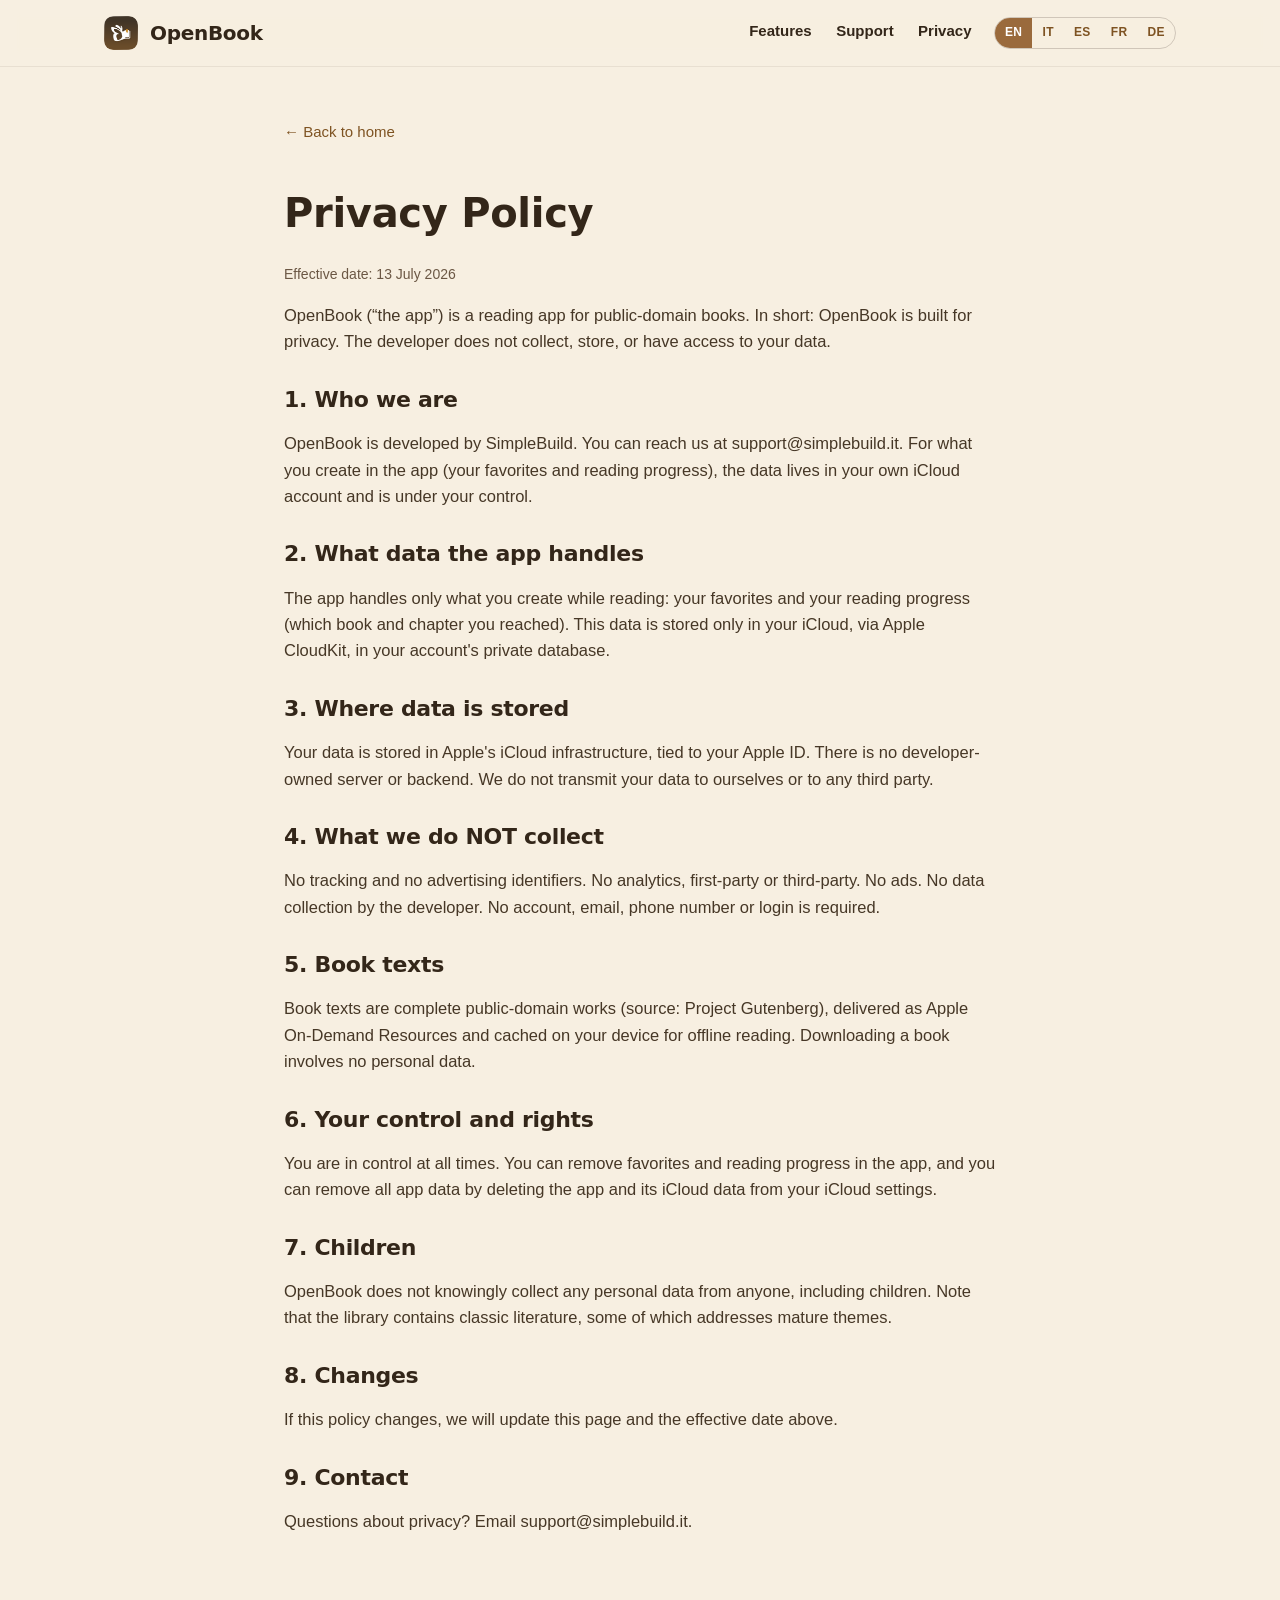
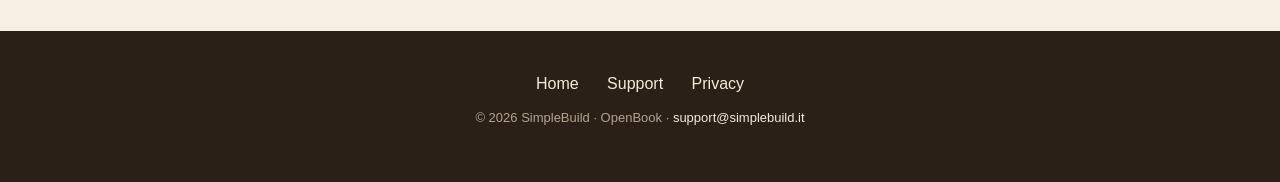
==== privacy.html @ c19f744d "Add files via upload" ====
<!DOCTYPE html>
<html>
<head>
  <meta charset="UTF-8">
  <meta name="viewport" content="width=device-width, initial-scale=1.0">
  <script>
    (function () {
      var q = (location.search.match(/[?&]lang=(en|it|es|fr|de)/) || [])[1];
      var saved; try { saved = localStorage.getItem('openbook-lang'); } catch (e) {}
      var nav = (navigator.language || 'en').slice(0,2).toLowerCase();
      var supported = ['en', 'it', 'es', 'fr', 'de'];
      var lang = q || saved || (supported.indexOf(nav) >= 0 ? nav : 'en');
      document.documentElement.classList.add('lang-' + lang);
      document.documentElement.setAttribute('lang', lang);
    })();
  </script>
  <title>OpenBook — Privacy Policy</title>
  <meta name="description" content="OpenBook privacy policy: your data stays in your iCloud. No tracking, no ads, no data collection.">
  <link rel="stylesheet" href="style.css">
  <link rel="icon" href="images/icon.png">
</head>
<body>
  <header class="site-header">
    <div class="container">
      <a class="brand" href="index.html"><img src="images/icon.png" alt="OpenBook"> OpenBook</a>
      <nav class="nav">
        <a href="index.html#features"><span data-lang="en">Features</span><span data-lang="it">Funzioni</span><span data-lang="es">Funciones</span><span data-lang="fr">Fonctionnalités</span><span data-lang="de">Funktionen</span></a>
        <a href="support.html"><span data-lang="en">Support</span><span data-lang="it">Supporto</span><span data-lang="es">Soporte</span><span data-lang="fr">Support</span><span data-lang="de">Support</span></a>
        <a href="privacy.html">Privacy</a>
        <span class="lang-toggle"><button data-set="en">EN</button><button data-set="it">IT</button><button data-set="es">ES</button><button data-set="fr">FR</button><button data-set="de">DE</button></span>
      </nav>
    </div>
  </header>

  <div class="doc">
    <a class="back" href="index.html">← <span data-lang="en">Back to home</span><span data-lang="it">Torna alla home</span><span data-lang="es">Volver al inicio</span><span data-lang="fr">Retour à l&#x27;accueil</span><span data-lang="de">Zurück zur Startseite</span></a>

    <div data-lang="en">
      <h1>Privacy Policy</h1>
      <p class="updated">Effective date: 13 July 2026</p>
      <p>OpenBook (“the app”) is a reading app for public-domain books. In short: OpenBook is built for privacy. The developer does not collect, store, or have access to your data.</p>
      <h2>1. Who we are</h2>
      <p>OpenBook is developed by SimpleBuild. You can reach us at support@simplebuild.it. For what you create in the app (your favorites and reading progress), the data lives in your own iCloud account and is under your control.</p>
      <h2>2. What data the app handles</h2>
      <p>The app handles only what you create while reading: your favorites and your reading progress (which book and chapter you reached). This data is stored only in your iCloud, via Apple CloudKit, in your account&#x27;s private database.</p>
      <h2>3. Where data is stored</h2>
      <p>Your data is stored in Apple&#x27;s iCloud infrastructure, tied to your Apple ID. There is no developer-owned server or backend. We do not transmit your data to ourselves or to any third party.</p>
      <h2>4. What we do NOT collect</h2>
      <p>No tracking and no advertising identifiers. No analytics, first-party or third-party. No ads. No data collection by the developer. No account, email, phone number or login is required.</p>
      <h2>5. Book texts</h2>
      <p>Book texts are complete public-domain works (source: Project Gutenberg), delivered as Apple On-Demand Resources and cached on your device for offline reading. Downloading a book involves no personal data.</p>
      <h2>6. Your control and rights</h2>
      <p>You are in control at all times. You can remove favorites and reading progress in the app, and you can remove all app data by deleting the app and its iCloud data from your iCloud settings.</p>
      <h2>7. Children</h2>
      <p>OpenBook does not knowingly collect any personal data from anyone, including children. Note that the library contains classic literature, some of which addresses mature themes.</p>
      <h2>8. Changes</h2>
      <p>If this policy changes, we will update this page and the effective date above.</p>
      <h2>9. Contact</h2>
      <p>Questions about privacy? Email support@simplebuild.it.</p>
    </div>
    <div data-lang="it">
      <h1>Informativa sulla Privacy</h1>
      <p class="updated">Data di efficacia: 13 luglio 2026</p>
      <p>OpenBook (“l&#x27;app”) è un&#x27;app di lettura di libri di pubblico dominio. In breve: OpenBook è progettata per la privacy. Lo sviluppatore non raccoglie, non conserva e non può accedere ai tuoi dati.</p>
      <h2>1. Chi siamo</h2>
      <p>OpenBook è sviluppata da SimpleBuild. Puoi contattarci a support@simplebuild.it. Per ciò che crei nell&#x27;app (preferiti e progressi di lettura), i dati risiedono nel tuo account iCloud e sono sotto il tuo controllo.</p>
      <h2>2. Quali dati tratta l&#x27;app</h2>
      <p>L&#x27;app tratta solo ciò che crei leggendo: i tuoi preferiti e i tuoi progressi di lettura (quale libro e capitolo hai raggiunto). Questi dati sono salvati solo nel tuo iCloud, tramite Apple CloudKit, nel database privato del tuo account.</p>
      <h2>3. Dove sono conservati i dati</h2>
      <p>I dati sono conservati nell&#x27;infrastruttura iCloud di Apple, associata al tuo Apple ID. Non esiste alcun server o backend dello sviluppatore. Non trasmettiamo i tuoi dati a noi stessi né a terze parti.</p>
      <h2>4. Cosa NON raccogliamo</h2>
      <p>Nessun tracciamento e nessun identificatore pubblicitario. Nessuna analitica, propria o di terze parti. Nessuna pubblicità. Nessuna raccolta dati da parte dello sviluppatore. Non è richiesto alcun account, email, numero di telefono o login.</p>
      <h2>5. I testi dei libri</h2>
      <p>I testi sono opere complete di pubblico dominio (fonte: Project Gutenberg), distribuite come Apple On-Demand Resources e memorizzate sul dispositivo per la lettura offline. Lo scaricamento di un libro non comporta alcun dato personale.</p>
      <h2>6. Il tuo controllo e i tuoi diritti</h2>
      <p>Hai sempre il controllo. Puoi rimuovere preferiti e progressi nell&#x27;app e puoi eliminare tutti i dati dell&#x27;app rimuovendo l&#x27;app e i suoi dati iCloud dalle impostazioni di iCloud.</p>
      <h2>7. Minori</h2>
      <p>OpenBook non raccoglie consapevolmente alcun dato personale da chiunque, minori inclusi. Nota che la biblioteca contiene letteratura classica, alcune opere della quale affrontano temi per adulti.</p>
      <h2>8. Modifiche</h2>
      <p>Se questa informativa cambia, aggiorneremo questa pagina e la data di efficacia qui sopra.</p>
      <h2>9. Contatti</h2>
      <p>Domande sulla privacy? Scrivi a support@simplebuild.it.</p>
    </div>
    <div data-lang="es">
      <h1>Política de Privacidad</h1>
      <p class="updated">Fecha de entrada en vigor: 13 de julio de 2026</p>
      <p>OpenBook (“la app”) es una app de lectura de libros de dominio público. En resumen: OpenBook está diseñada para la privacidad. El desarrollador no recopila, no almacena y no puede acceder a tus datos.</p>
      <h2>1. Quiénes somos</h2>
      <p>OpenBook está desarrollada por SimpleBuild. Puedes contactarnos en support@simplebuild.it. Para lo que creas en la app (tus favoritos y tu progreso de lectura), los datos residen en tu propia cuenta de iCloud y están bajo tu control.</p>
      <h2>2. Qué datos gestiona la app</h2>
      <p>La app gestiona solo lo que creas al leer: tus favoritos y tu progreso de lectura (qué libro y capítulo alcanzaste). Estos datos se guardan solo en tu iCloud, mediante Apple CloudKit, en la base de datos privada de tu cuenta.</p>
      <h2>3. Dónde se guardan los datos</h2>
      <p>Tus datos se guardan en la infraestructura de iCloud de Apple, vinculada a tu Apple ID. No existe ningún servidor ni backend del desarrollador. No transmitimos tus datos a nosotros ni a terceros.</p>
      <h2>4. Qué NO recopilamos</h2>
      <p>Sin seguimiento ni identificadores publicitarios. Sin analítica, propia o de terceros. Sin anuncios. Sin recopilación de datos por parte del desarrollador. No se requiere cuenta, correo, teléfono ni inicio de sesión.</p>
      <h2>5. Los textos de los libros</h2>
      <p>Los textos son obras completas de dominio público (fuente: Project Gutenberg), entregadas como Apple On-Demand Resources y guardadas en tu dispositivo para leer sin conexión. Descargar un libro no implica ningún dato personal.</p>
      <h2>6. Tu control y tus derechos</h2>
      <p>Tú tienes el control en todo momento. Puedes eliminar favoritos y progreso en la app, y puedes eliminar todos los datos de la app borrando la app y sus datos de iCloud desde los ajustes de iCloud.</p>
      <h2>7. Menores</h2>
      <p>OpenBook no recopila conscientemente ningún dato personal de nadie, incluidos los menores. Ten en cuenta que la biblioteca contiene literatura clásica, parte de la cual aborda temas para adultos.</p>
      <h2>8. Cambios</h2>
      <p>Si esta política cambia, actualizaremos esta página y la fecha de entrada en vigor anterior.</p>
      <h2>9. Contacto</h2>
      <p>¿Dudas sobre privacidad? Escribe a support@simplebuild.it.</p>
    </div>
    <div data-lang="fr">
      <h1>Politique de confidentialité</h1>
      <p class="updated">Date d&#x27;entrée en vigueur : 13 juillet 2026</p>
      <p>OpenBook (“l&#x27;application”) est une application de lecture de livres du domaine public. En bref : OpenBook est conçue pour la confidentialité. Le développeur ne collecte pas, ne conserve pas et n&#x27;a pas accès à vos données.</p>
      <h2>1. Qui sommes-nous</h2>
      <p>OpenBook est développée par SimpleBuild. Vous pouvez nous joindre à support@simplebuild.it. Pour ce que vous créez dans l&#x27;application (vos favoris et votre progression de lecture), les données résident dans votre propre compte iCloud et sont sous votre contrôle.</p>
      <h2>2. Quelles données l&#x27;application traite-t-elle</h2>
      <p>L&#x27;application ne traite que ce que vous créez en lisant : vos favoris et votre progression de lecture (le livre et le chapitre atteints). Ces données sont stockées uniquement dans votre iCloud, via Apple CloudKit, dans la base de données privée de votre compte.</p>
      <h2>3. Où les données sont-elles stockées</h2>
      <p>Vos données sont stockées dans l&#x27;infrastructure iCloud d&#x27;Apple, liée à votre identifiant Apple. Il n&#x27;existe aucun serveur ni backend du développeur. Nous ne transmettons vos données ni à nous-mêmes ni à des tiers.</p>
      <h2>4. Ce que nous ne collectons PAS</h2>
      <p>Aucun traçage ni identifiant publicitaire. Aucune statistique, interne ou tierce. Aucune publicité. Aucune collecte de données par le développeur. Aucun compte, e-mail, téléphone ou connexion n&#x27;est requis.</p>
      <h2>5. Les textes des livres</h2>
      <p>Les textes sont des œuvres complètes du domaine public (source : Project Gutenberg), livrées via Apple On-Demand Resources et conservées sur votre appareil pour la lecture hors ligne. Télécharger un livre n&#x27;implique aucune donnée personnelle.</p>
      <h2>6. Votre contrôle et vos droits</h2>
      <p>Vous gardez le contrôle à tout moment. Vous pouvez supprimer favoris et progression dans l&#x27;application, et supprimer toutes les données de l&#x27;application en supprimant l&#x27;appli et ses données iCloud depuis vos réglages iCloud.</p>
      <h2>7. Enfants</h2>
      <p>OpenBook ne collecte sciemment aucune donnée personnelle de qui que ce soit, y compris des enfants. Notez que la bibliothèque contient de la littérature classique, dont certaines œuvres abordent des thèmes pour adultes.</p>
      <h2>8. Modifications</h2>
      <p>Si cette politique change, nous mettrons à jour cette page et la date d&#x27;entrée en vigueur ci-dessus.</p>
      <h2>9. Contact</h2>
      <p>Des questions sur la confidentialité ? Écrivez à support@simplebuild.it.</p>
    </div>
    <div data-lang="de">
      <h1>Datenschutzerklärung</h1>
      <p class="updated">Gültig ab: 13. Juli 2026</p>
      <p>OpenBook („die App“) ist eine Lese-App für gemeinfreie Bücher. Kurz gesagt: OpenBook ist auf Datenschutz ausgelegt. Der Entwickler erfasst, speichert und sieht deine Daten nicht.</p>
      <h2>1. Wer wir sind</h2>
      <p>OpenBook wird von SimpleBuild entwickelt. Du erreichst uns unter support@simplebuild.it. Für das, was du in der App erstellst (Favoriten und Lesefortschritt), liegen die Daten in deinem eigenen iCloud-Konto und unter deiner Kontrolle.</p>
      <h2>2. Welche Daten die App verarbeitet</h2>
      <p>Die App verarbeitet nur, was du beim Lesen erstellst: deine Favoriten und deinen Lesefortschritt (welches Buch und Kapitel du erreicht hast). Diese Daten werden ausschließlich in deiner iCloud über Apple CloudKit in der privaten Datenbank deines Kontos gespeichert.</p>
      <h2>3. Wo die Daten gespeichert werden</h2>
      <p>Deine Daten liegen in Apples iCloud-Infrastruktur, verknüpft mit deiner Apple-ID. Es gibt keinen Server und kein Backend des Entwicklers. Wir übertragen deine Daten weder an uns noch an Dritte.</p>
      <h2>4. Was wir NICHT erfassen</h2>
      <p>Kein Tracking und keine Werbe-IDs. Keine Analyse, weder eigene noch von Dritten. Keine Werbung. Keine Datenerfassung durch den Entwickler. Kein Konto, keine E-Mail, keine Telefonnummer und kein Login erforderlich.</p>
      <h2>5. Die Buchtexte</h2>
      <p>Die Texte sind vollständige gemeinfreie Werke (Quelle: Project Gutenberg), ausgeliefert als Apple On-Demand Resources und für das Offline-Lesen auf deinem Gerät gespeichert. Das Laden eines Buchs umfasst keine personenbezogenen Daten.</p>
      <h2>6. Deine Kontrolle und Rechte</h2>
      <p>Du hast jederzeit die Kontrolle. Du kannst Favoriten und Fortschritt in der App entfernen und alle App-Daten löschen, indem du die App und ihre iCloud-Daten in den iCloud-Einstellungen entfernst.</p>
      <h2>7. Kinder</h2>
      <p>OpenBook erfasst wissentlich keine personenbezogenen Daten von irgendjemandem, auch nicht von Kindern. Beachte, dass die Bibliothek klassische Literatur enthält, von der einige Werke Themen für Erwachsene behandeln.</p>
      <h2>8. Änderungen</h2>
      <p>Sollte sich diese Erklärung ändern, aktualisieren wir diese Seite und das Datum oben.</p>
      <h2>9. Kontakt</h2>
      <p>Fragen zum Datenschutz? Schreib an support@simplebuild.it.</p>
    </div>
  </div>

  <footer class="site-footer">
    <div class="container">
      <div>
        <a href="index.html"><span data-lang="en">Home</span><span data-lang="it">Home</span><span data-lang="es">Inicio</span><span data-lang="fr">Accueil</span><span data-lang="de">Start</span></a>
        <a href="support.html"><span data-lang="en">Support</span><span data-lang="it">Supporto</span><span data-lang="es">Soporte</span><span data-lang="fr">Support</span><span data-lang="de">Support</span></a>
        <a href="privacy.html">Privacy</a>
      </div>
      <p class="small">© 2026 SimpleBuild · OpenBook · <a href="mailto:support@simplebuild.it">support@simplebuild.it</a></p>
    </div>
  </footer>

  <script src="lang.js"></script>
</body>
</html>
---- style.css ----
:root {
  --paper:#F7EFE1; --ink:#332619; --muted:#6B5744;
  --accent:#9A6A3C; --accent-deep:#7E5322;
  --alt-bg:#F1E6D3; --card-bg:#FCF7ED; --footer-bg:#2A2018;
  --hero-top:#F7EFE1; --hero-bottom:#EBDCC2;
  --radius:16px; --maxw:1120px;
}
* { box-sizing:border-box; }
html { scroll-behavior:smooth; }
body { margin:0; font-family:-apple-system,BlinkMacSystemFont,"Segoe UI",Roboto,Helvetica,Arial,sans-serif;
  color:var(--ink); background:var(--paper); line-height:1.6; -webkit-font-smoothing:antialiased; }
h1,h2,h3,.brand { font-family:ui-rounded,"SF Pro Rounded","Segoe UI",-apple-system,system-ui,sans-serif;
  line-height:1.14; letter-spacing:-0.3px; }
em { font-family:"New York",Georgia,"Times New Roman",serif; font-style:italic; color:var(--accent-deep); }
a { color:var(--accent-deep); text-decoration:none; }
a:hover { text-decoration:underline; }
.container { max-width:var(--maxw); margin:0 auto; padding:0 24px; }

/* Language toggle */
[data-lang] { display:none !important; }
html.lang-en [data-lang="en"], html.lang-it [data-lang="it"], html.lang-es [data-lang="es"],
html.lang-fr [data-lang="fr"], html.lang-de [data-lang="de"] { display:revert !important; }
html:not(.lang-en):not(.lang-it):not(.lang-es):not(.lang-fr):not(.lang-de) [data-lang="en"] { display:revert !important; }
.lang-toggle { display:inline-flex; border:1px solid rgba(51,38,25,0.2); border-radius:999px; overflow:hidden; margin-left:18px; }
.lang-toggle button { border:none; background:transparent; color:var(--accent-deep); cursor:pointer;
  font:inherit; font-size:12px; font-weight:800; padding:5px 10px; letter-spacing:0.4px; }
.lang-toggle button.active { background:var(--accent); color:#fff; }

/* Header */
.site-header { position:sticky; top:0; z-index:10; background:rgba(247,239,225,0.9);
  backdrop-filter:saturate(160%) blur(10px); border-bottom:1px solid rgba(51,38,25,0.08); }
.site-header .container { display:flex; align-items:center; justify-content:space-between; height:66px; }
.brand { display:flex; align-items:center; gap:12px; font-weight:800; font-size:20px; color:var(--ink); }
.brand img { width:34px; height:34px; border-radius:9px; }
.nav a { color:var(--ink); font-size:15px; margin-left:20px; font-weight:600; }

/* Hero */
.hero { background:radial-gradient(120% 90% at 50% 0%, rgba(154,106,60,0.16), transparent 60%),
  linear-gradient(180deg,var(--hero-top) 0%,var(--hero-bottom) 100%);
  color:var(--ink); text-align:center; padding:80px 24px 92px; }
.hero img.appicon { width:120px; height:120px; border-radius:27px;
  box-shadow:0 20px 60px rgba(51,38,25,0.25), 0 0 50px rgba(154,106,60,0.25); }
.hero h1 { font-size:58px; margin:24px 0 6px; font-weight:800; }
.hero .subtitle { font-size:23px; color:var(--muted); margin:0 0 14px; font-weight:600; }
.hero p.promo { max-width:640px; margin:0 auto 28px; color:#5c4a38; font-size:18px; }
.hero .trust { margin:26px auto 0; color:var(--muted); font-size:14px; font-weight:600; letter-spacing:0.2px; }
.badges { display:flex; gap:14px; justify-content:center; flex-wrap:wrap; align-items:center; }
.appstore-btn { display:inline-flex; align-items:center; gap:12px; background:#2A2018; color:#fff;
  padding:12px 22px; border-radius:14px; border:1px solid rgba(255,255,255,0.14); }
.appstore-btn:hover { text-decoration:none; opacity:0.92; }
.appstore-btn svg { width:26px; height:26px; fill:#fff; }
.appstore-btn .txt { text-align:left; line-height:1.1; }
.appstore-btn .txt small { display:block; font-size:11px; opacity:0.85; }
.appstore-btn .txt strong { font-size:19px; font-weight:600; }
.btn.ghost { display:inline-block; background:transparent; color:var(--accent-deep);
  border:1.5px solid rgba(126,83,34,0.5); padding:13px 26px; border-radius:999px; font-weight:700; }
.btn.ghost:hover { text-decoration:none; background:rgba(154,106,60,0.08); }

/* Sections */
section { padding:88px 0; }
section h2 { font-size:34px; text-align:center; color:var(--ink); margin:0 0 10px; }
section h2::after { content:""; display:block; width:54px; height:4px; border-radius:2px;
  background:var(--accent); margin:14px auto 0; }
section .lead { text-align:center; color:var(--muted); max-width:640px; margin:0 auto 44px; font-size:18px; }

.features { display:grid; grid-template-columns:repeat(auto-fit,minmax(250px,1fr)); gap:24px; }
.card { background:var(--card-bg); border:1px solid rgba(51,38,25,0.08); border-radius:var(--radius);
  padding:30px; box-shadow:0 6px 24px rgba(51,38,25,0.05); }
.card .ico { font-size:26px; }
.card h3 { font-size:20px; margin:12px 0 6px; color:var(--ink); }
.card p { margin:0; color:var(--muted); font-size:15.5px; }
.alt { background:linear-gradient(180deg,var(--alt-bg) 0%,var(--paper) 100%); }

.steps { display:grid; grid-template-columns:repeat(auto-fit,minmax(220px,1fr)); gap:24px; }
.step { text-align:center; padding:10px; }
.step .num { width:46px; height:46px; border-radius:50%; margin:0 auto 14px; display:flex;
  align-items:center; justify-content:center; background:var(--accent); color:#fff; font-weight:800; }
.step h3 { font-size:19px; margin:0 0 6px; color:var(--ink); }
.step p { margin:0; color:var(--muted); font-size:15.5px; }

.shots { display:flex; gap:22px; overflow-x:auto; padding:8px 24px 22px; scroll-snap-type:x mandatory; }
.shots figure { flex:0 0 auto; margin:0; scroll-snap-align:center; text-align:center; }
.shots img { height:560px; border-radius:34px; display:block;
  box-shadow:0 16px 44px rgba(51,38,25,0.18); border:1px solid rgba(51,38,25,0.06); }
.shots figcaption { margin-top:12px; color:var(--muted); font-size:14.5px; font-weight:600; }

.closing { text-align:center; }
.closing h2 { font-size:38px; margin-bottom:26px; }
.closing h2::after { display:none; }

.site-footer { background:var(--footer-bg); color:#d9cbb8; padding:40px 24px; text-align:center; }
.site-footer a { color:#f4ecd8; margin:0 12px; }
.site-footer .small { font-size:13px; color:#b3a48f; margin-top:12px; }
.site-footer .small a { margin:0; }

/* Doc pages */
.doc { max-width:760px; margin:0 auto; padding:52px 24px 80px; }
.doc h1 { font-size:40px; color:var(--ink); }
.doc h2 { font-size:22px; color:var(--ink); margin-top:32px; text-align:left; }
.doc p, .doc li { color:#463726; font-size:16.5px; }
.doc .updated { color:var(--muted); font-size:14px; }
.back { display:inline-block; margin-bottom:20px; font-size:15px; }
.faq { border-top:1px solid rgba(51,38,25,0.1); padding:18px 0; }
.faq h3 { margin:0 0 6px; font-size:19px; color:var(--ink); }

@media (max-width:640px) {
  .hero h1 { font-size:46px; }
  .nav a { display:none; }
  .lang-toggle { margin-left:0; }
  section { padding:56px 0; }
  .shots img { height:460px; }
}
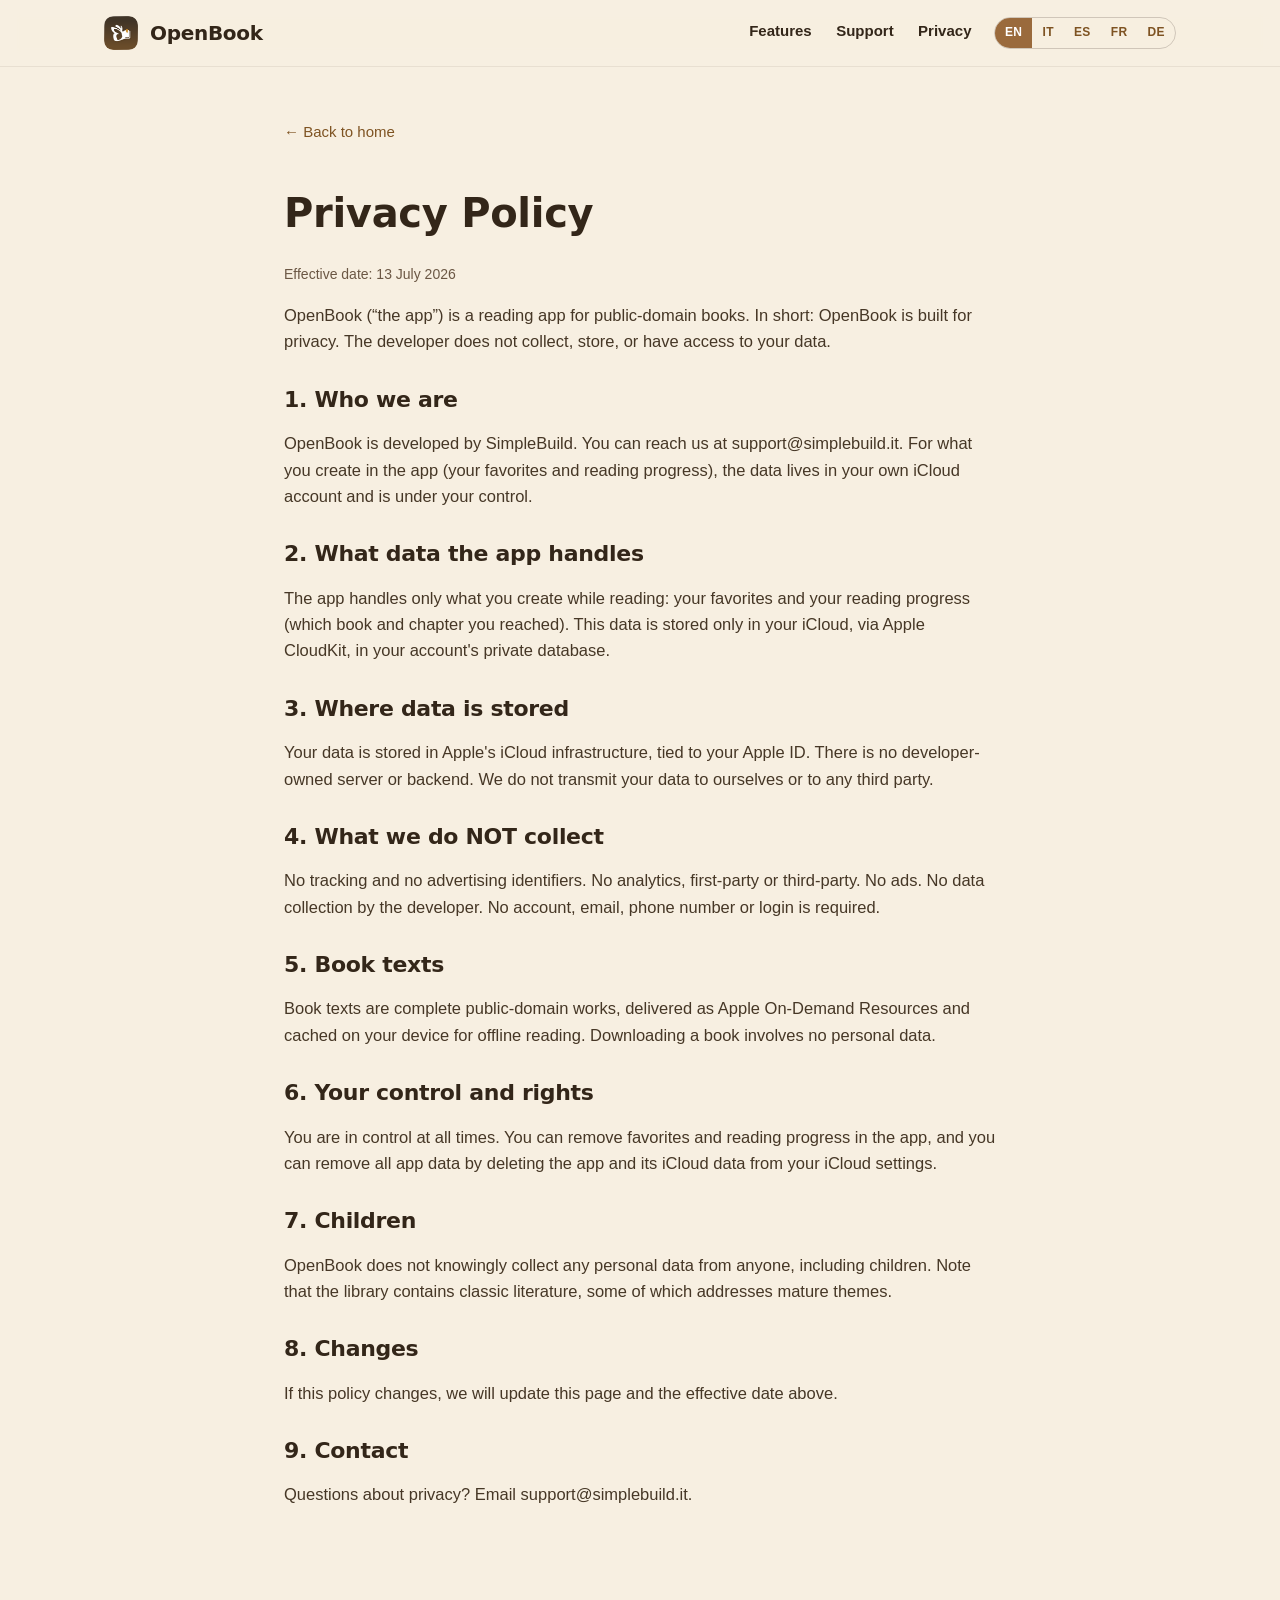
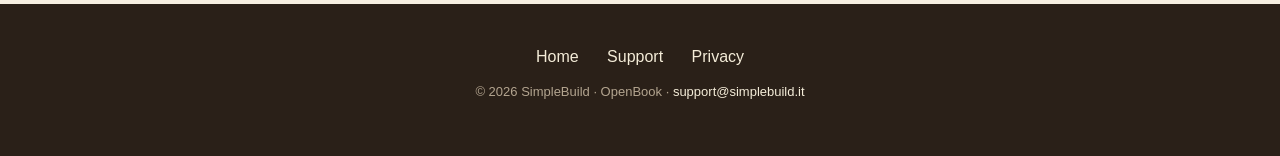
==== commit bc8ae953: "Rimuove la citazione di Project Gutenberg da supporto e privacy Il marchio non compare più nell'app " ====
--- a/privacy.html
+++ b/privacy.html
@@ -48,7 +48,7 @@
       <h2>4. What we do NOT collect</h2>
       <p>No tracking and no advertising identifiers. No analytics, first-party or third-party. No ads. No data collection by the developer. No account, email, phone number or login is required.</p>
       <h2>5. Book texts</h2>
-      <p>Book texts are complete public-domain works (source: Project Gutenberg), delivered as Apple On-Demand Resources and cached on your device for offline reading. Downloading a book involves no personal data.</p>
+      <p>Book texts are complete public-domain works, delivered as Apple On-Demand Resources and cached on your device for offline reading. Downloading a book involves no personal data.</p>
       <h2>6. Your control and rights</h2>
       <p>You are in control at all times. You can remove favorites and reading progress in the app, and you can remove all app data by deleting the app and its iCloud data from your iCloud settings.</p>
       <h2>7. Children</h2>
@@ -71,7 +71,7 @@
       <h2>4. Cosa NON raccogliamo</h2>
       <p>Nessun tracciamento e nessun identificatore pubblicitario. Nessuna analitica, propria o di terze parti. Nessuna pubblicità. Nessuna raccolta dati da parte dello sviluppatore. Non è richiesto alcun account, email, numero di telefono o login.</p>
       <h2>5. I testi dei libri</h2>
-      <p>I testi sono opere complete di pubblico dominio (fonte: Project Gutenberg), distribuite come Apple On-Demand Resources e memorizzate sul dispositivo per la lettura offline. Lo scaricamento di un libro non comporta alcun dato personale.</p>
+      <p>I testi sono opere complete di pubblico dominio, distribuite come Apple On-Demand Resources e memorizzate sul dispositivo per la lettura offline. Lo scaricamento di un libro non comporta alcun dato personale.</p>
       <h2>6. Il tuo controllo e i tuoi diritti</h2>
       <p>Hai sempre il controllo. Puoi rimuovere preferiti e progressi nell&#x27;app e puoi eliminare tutti i dati dell&#x27;app rimuovendo l&#x27;app e i suoi dati iCloud dalle impostazioni di iCloud.</p>
       <h2>7. Minori</h2>
@@ -94,7 +94,7 @@
       <h2>4. Qué NO recopilamos</h2>
       <p>Sin seguimiento ni identificadores publicitarios. Sin analítica, propia o de terceros. Sin anuncios. Sin recopilación de datos por parte del desarrollador. No se requiere cuenta, correo, teléfono ni inicio de sesión.</p>
       <h2>5. Los textos de los libros</h2>
-      <p>Los textos son obras completas de dominio público (fuente: Project Gutenberg), entregadas como Apple On-Demand Resources y guardadas en tu dispositivo para leer sin conexión. Descargar un libro no implica ningún dato personal.</p>
+      <p>Los textos son obras completas de dominio público, entregadas como Apple On-Demand Resources y guardadas en tu dispositivo para leer sin conexión. Descargar un libro no implica ningún dato personal.</p>
       <h2>6. Tu control y tus derechos</h2>
       <p>Tú tienes el control en todo momento. Puedes eliminar favoritos y progreso en la app, y puedes eliminar todos los datos de la app borrando la app y sus datos de iCloud desde los ajustes de iCloud.</p>
       <h2>7. Menores</h2>
@@ -117,7 +117,7 @@
       <h2>4. Ce que nous ne collectons PAS</h2>
       <p>Aucun traçage ni identifiant publicitaire. Aucune statistique, interne ou tierce. Aucune publicité. Aucune collecte de données par le développeur. Aucun compte, e-mail, téléphone ou connexion n&#x27;est requis.</p>
       <h2>5. Les textes des livres</h2>
-      <p>Les textes sont des œuvres complètes du domaine public (source : Project Gutenberg), livrées via Apple On-Demand Resources et conservées sur votre appareil pour la lecture hors ligne. Télécharger un livre n&#x27;implique aucune donnée personnelle.</p>
+      <p>Les textes sont des œuvres complètes du domaine public, livrées via Apple On-Demand Resources et conservées sur votre appareil pour la lecture hors ligne. Télécharger un livre n&#x27;implique aucune donnée personnelle.</p>
       <h2>6. Votre contrôle et vos droits</h2>
       <p>Vous gardez le contrôle à tout moment. Vous pouvez supprimer favoris et progression dans l&#x27;application, et supprimer toutes les données de l&#x27;application en supprimant l&#x27;appli et ses données iCloud depuis vos réglages iCloud.</p>
       <h2>7. Enfants</h2>
@@ -140,7 +140,7 @@
       <h2>4. Was wir NICHT erfassen</h2>
       <p>Kein Tracking und keine Werbe-IDs. Keine Analyse, weder eigene noch von Dritten. Keine Werbung. Keine Datenerfassung durch den Entwickler. Kein Konto, keine E-Mail, keine Telefonnummer und kein Login erforderlich.</p>
       <h2>5. Die Buchtexte</h2>
-      <p>Die Texte sind vollständige gemeinfreie Werke (Quelle: Project Gutenberg), ausgeliefert als Apple On-Demand Resources und für das Offline-Lesen auf deinem Gerät gespeichert. Das Laden eines Buchs umfasst keine personenbezogenen Daten.</p>
+      <p>Die Texte sind vollständige gemeinfreie Werke, ausgeliefert als Apple On-Demand Resources und für das Offline-Lesen auf deinem Gerät gespeichert. Das Laden eines Buchs umfasst keine personenbezogenen Daten.</p>
       <h2>6. Deine Kontrolle und Rechte</h2>
       <p>Du hast jederzeit die Kontrolle. Du kannst Favoriten und Fortschritt in der App entfernen und alle App-Daten löschen, indem du die App und ihre iCloud-Daten in den iCloud-Einstellungen entfernst.</p>
       <h2>7. Kinder</h2>
